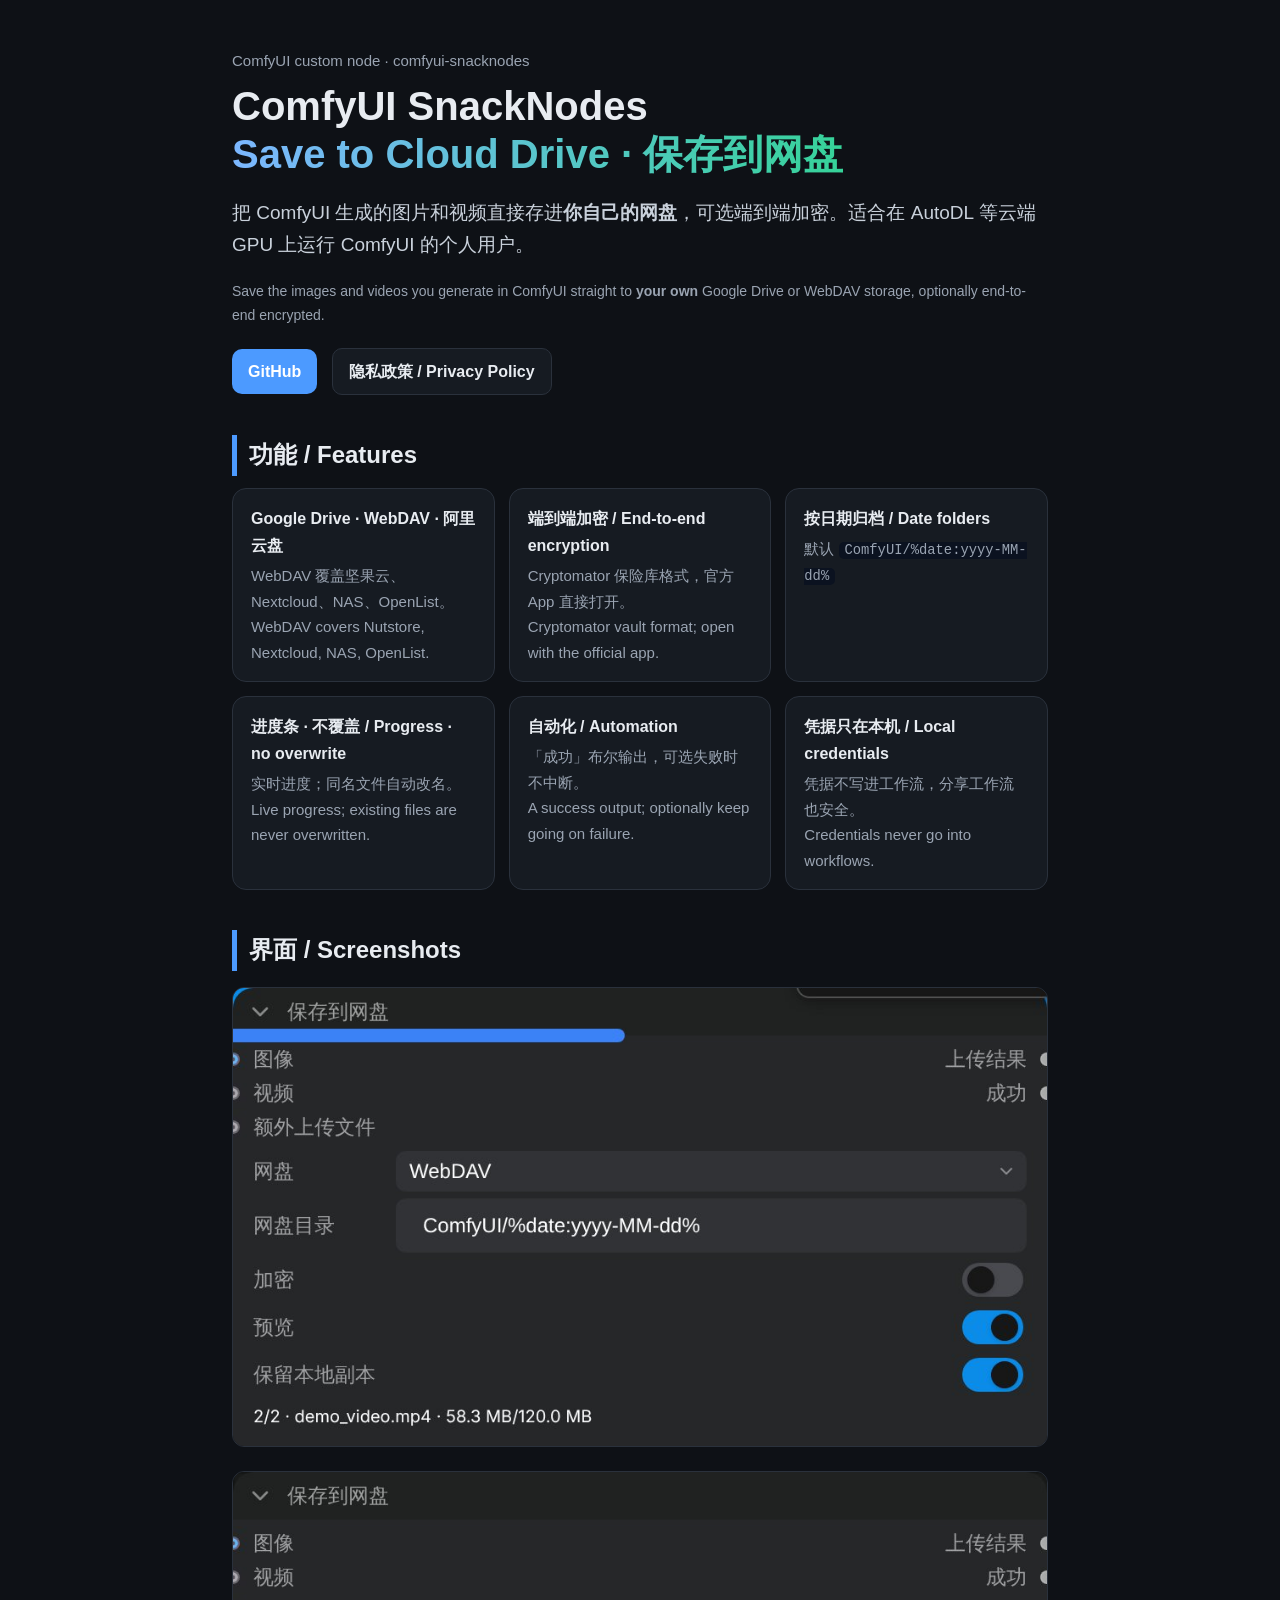
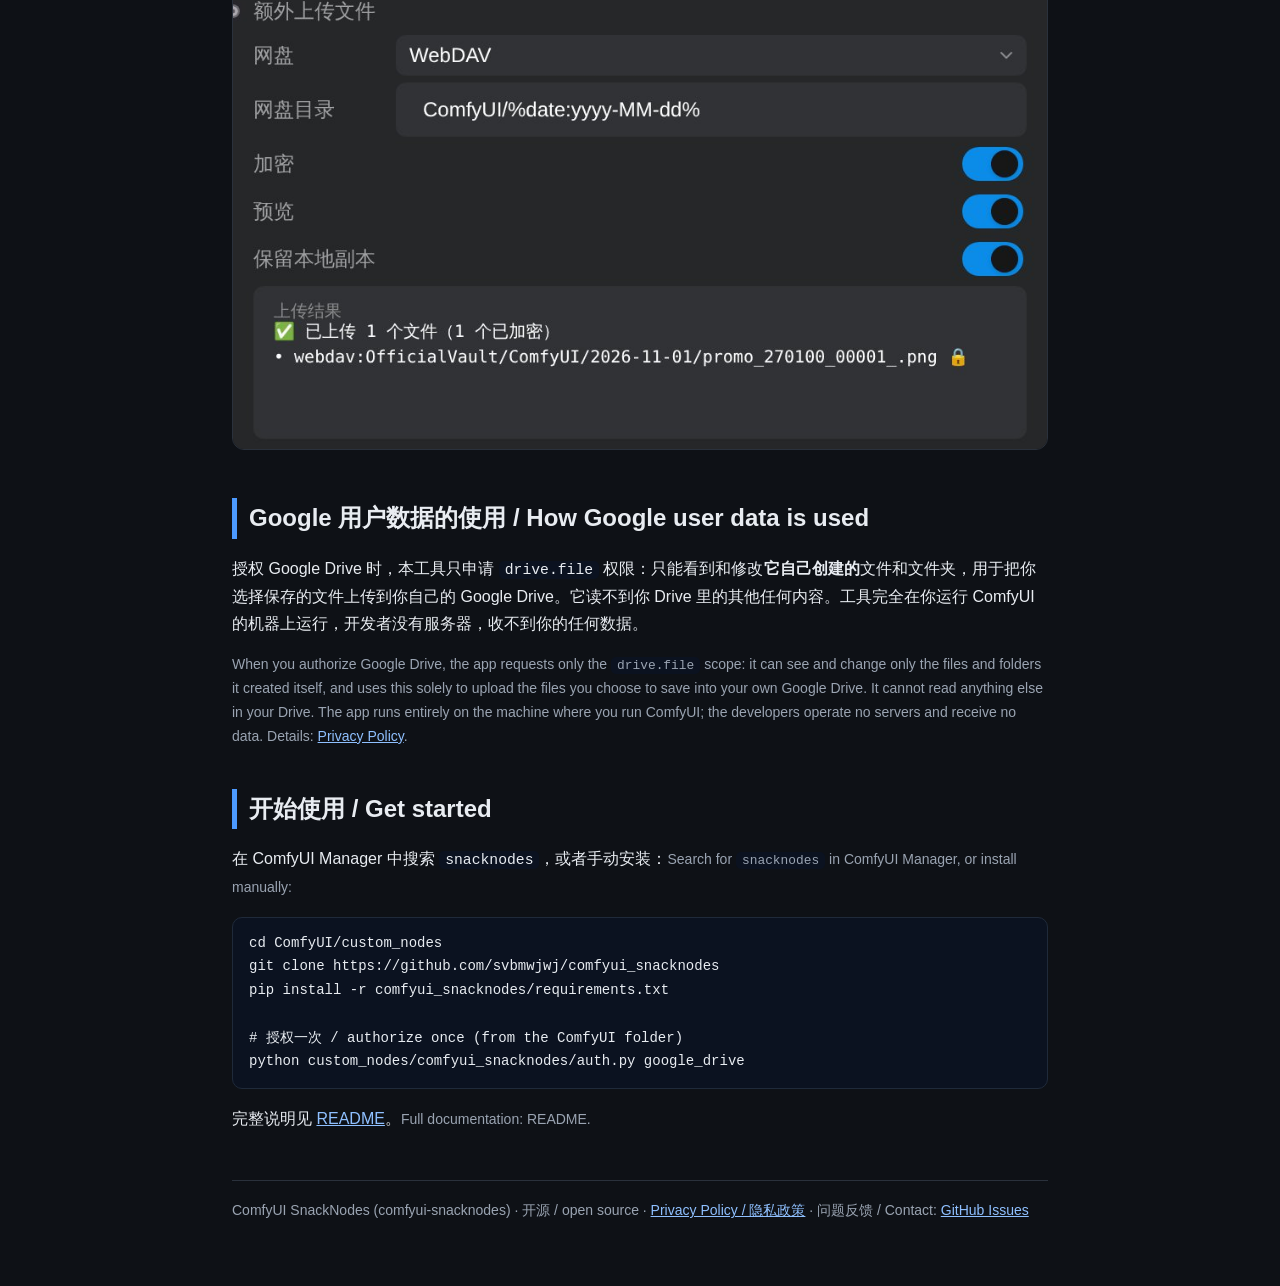
==== docs/index.html @ 44e05dbb "Project homepage and privacy page for GitHub Pages (snacknodes.linksluckytime.com) Google's brand ve" ====
<!DOCTYPE html>
<html lang="zh-CN">
<head>
<meta charset="utf-8">
<meta name="viewport" content="width=device-width, initial-scale=1">
<title>ComfyUI SnackNodes · Save to Cloud Drive / 保存到网盘</title>
<meta name="description" content="ComfyUI SnackNodes (comfyui-snacknodes): a ComfyUI custom node that saves your generated images and videos to your own Google Drive or WebDAV storage, optionally end-to-end encrypted.">
<link rel="stylesheet" href="assets/style.css">
</head>
<body><main>

<header>
  <div class="tag">ComfyUI custom node · comfyui-snacknodes</div>
  <h1>ComfyUI SnackNodes<br><span>Save to Cloud Drive · 保存到网盘</span></h1>
  <p class="lead">把 ComfyUI 生成的图片和视频直接存进<strong>你自己的网盘</strong>，可选端到端加密。适合在 AutoDL 等云端 GPU 上运行 ComfyUI 的个人用户。</p>
  <p class="lead lang">Save the images and videos you generate in ComfyUI straight to <strong>your own</strong> Google Drive or WebDAV storage, optionally end-to-end encrypted.</p>
  <div class="btns">
    <a href="https://github.com/svbmwjwj/comfyui_snacknodes">GitHub</a>
    <a class="alt" href="privacy.html">隐私政策 / Privacy Policy</a>
  </div>
</header>

<h2>功能 / Features</h2>
<div class="grid">
  <div class="card"><b>Google Drive · WebDAV · 阿里云盘</b><p>WebDAV 覆盖坚果云、Nextcloud、NAS、OpenList。<br>WebDAV covers Nutstore, Nextcloud, NAS, OpenList.</p></div>
  <div class="card"><b>端到端加密 / End-to-end encryption</b><p>Cryptomator 保险库格式，官方 App 直接打开。<br>Cryptomator vault format; open with the official app.</p></div>
  <div class="card"><b>按日期归档 / Date folders</b><p>默认 <code>ComfyUI/%date:yyyy-MM-dd%</code></p></div>
  <div class="card"><b>进度条 · 不覆盖 / Progress · no overwrite</b><p>实时进度；同名文件自动改名。<br>Live progress; existing files are never overwritten.</p></div>
  <div class="card"><b>自动化 / Automation</b><p>「成功」布尔输出，可选失败时不中断。<br>A success output; optionally keep going on failure.</p></div>
  <div class="card"><b>凭据只在本机 / Local credentials</b><p>凭据不写进工作流，分享工作流也安全。<br>Credentials never go into workflows.</p></div>
</div>

<h2>界面 / Screenshots</h2>
<p><img class="shot" src="assets/node-progress.jpg" alt="Upload in progress"></p>
<p><img class="shot" src="assets/node-encrypted.jpg" alt="Encrypted upload finished"></p>

<h2>Google 用户数据的使用 / How Google user data is used</h2>
<p>授权 Google Drive 时，本工具只申请 <code>drive.file</code> 权限：只能看到和修改<strong>它自己创建的</strong>文件和文件夹，用于把你选择保存的文件上传到你自己的 Google Drive。它读不到你 Drive 里的其他任何内容。工具完全在你运行 ComfyUI 的机器上运行，开发者没有服务器，收不到你的任何数据。</p>
<p class="lang">When you authorize Google Drive, the app requests only the <code>drive.file</code> scope: it can see and change only the files and folders it created itself, and uses this solely to upload the files you choose to save into your own Google Drive. It cannot read anything else in your Drive. The app runs entirely on the machine where you run ComfyUI; the developers operate no servers and receive no data. Details: <a href="privacy.html">Privacy Policy</a>.</p>

<h2>开始使用 / Get started</h2>
<p>在 ComfyUI Manager 中搜索 <code>snacknodes</code>，或者手动安装：<span class="lang">Search for <code>snacknodes</code> in ComfyUI Manager, or install manually:</span></p>
<pre>cd ComfyUI/custom_nodes
git clone https://github.com/svbmwjwj/comfyui_snacknodes
pip install -r comfyui_snacknodes/requirements.txt

# 授权一次 / authorize once (from the ComfyUI folder)
python custom_nodes/comfyui_snacknodes/auth.py google_drive</pre>
<p>完整说明见 <a href="https://github.com/svbmwjwj/comfyui_snacknodes#readme">README</a>。<span class="lang">Full documentation: README.</span></p>

<footer>
  ComfyUI SnackNodes (comfyui-snacknodes) · 开源 / open source ·
  <a href="privacy.html">Privacy Policy / 隐私政策</a> ·
  问题反馈 / Contact: <a href="https://github.com/svbmwjwj/comfyui_snacknodes/issues">GitHub Issues</a>
</footer>

</main></body>
</html>
---- docs/assets/style.css ----
:root { --bg:#0e1116; --panel:#161b22; --line:#2a313c; --text:#e8ecf1; --muted:#9aa4b2; --accent:#4c9aff; --green:#36d399; }
* { box-sizing: border-box; }
body { margin: 0; background: var(--bg); color: var(--text); line-height: 1.7;
       font-family: -apple-system, BlinkMacSystemFont, "Segoe UI", "PingFang SC", "Noto Sans SC", "Microsoft YaHei", sans-serif; }
main { max-width: 860px; margin: 0 auto; padding: 48px 22px 64px; }
a { color: #8fc0ff; }
header .tag { color: var(--muted); font-size: 15px; }
h1 { font-size: 40px; line-height: 1.2; margin: 8px 0 12px; }
h1 span { background: linear-gradient(90deg,#7cb7ff,#36d399); -webkit-background-clip: text; background-clip: text; color: transparent; }
h2 { font-size: 24px; margin: 40px 0 12px; border-left: 5px solid var(--accent); padding-left: 12px; }
h3 { font-size: 18px; margin: 22px 0 6px; }
.lead { font-size: 19px; color: #c9d1db; }
.grid { display: grid; grid-template-columns: repeat(auto-fit, minmax(240px, 1fr)); gap: 14px; }
.card { background: var(--panel); border: 1px solid var(--line); border-radius: 14px; padding: 16px 18px; }
.card b { display: block; margin-bottom: 4px; }
.card p { margin: 0; color: var(--muted); font-size: 15px; }
img.shot { width: 100%; border-radius: 12px; border: 1px solid var(--line); }
pre, code { font-family: ui-monospace, "JetBrains Mono", Menlo, Consolas, monospace; }
pre { background: #0b1220; border: 1px solid #1f2a3a; border-radius: 10px; padding: 14px 16px; overflow-x: auto; font-size: 14px; }
code { background: #0b1220; padding: 1px 6px; border-radius: 5px; font-size: 0.92em; }
.btns a { display: inline-block; margin: 6px 10px 0 0; padding: 9px 16px; border-radius: 10px; text-decoration: none;
          background: var(--accent); color: #fff; font-weight: 600; }
.btns a.alt { background: var(--panel); border: 1px solid var(--line); color: var(--text); }
footer { margin-top: 48px; padding-top: 18px; border-top: 1px solid var(--line); color: var(--muted); font-size: 14px; }
.lang { color: var(--muted); font-size: 14px; }
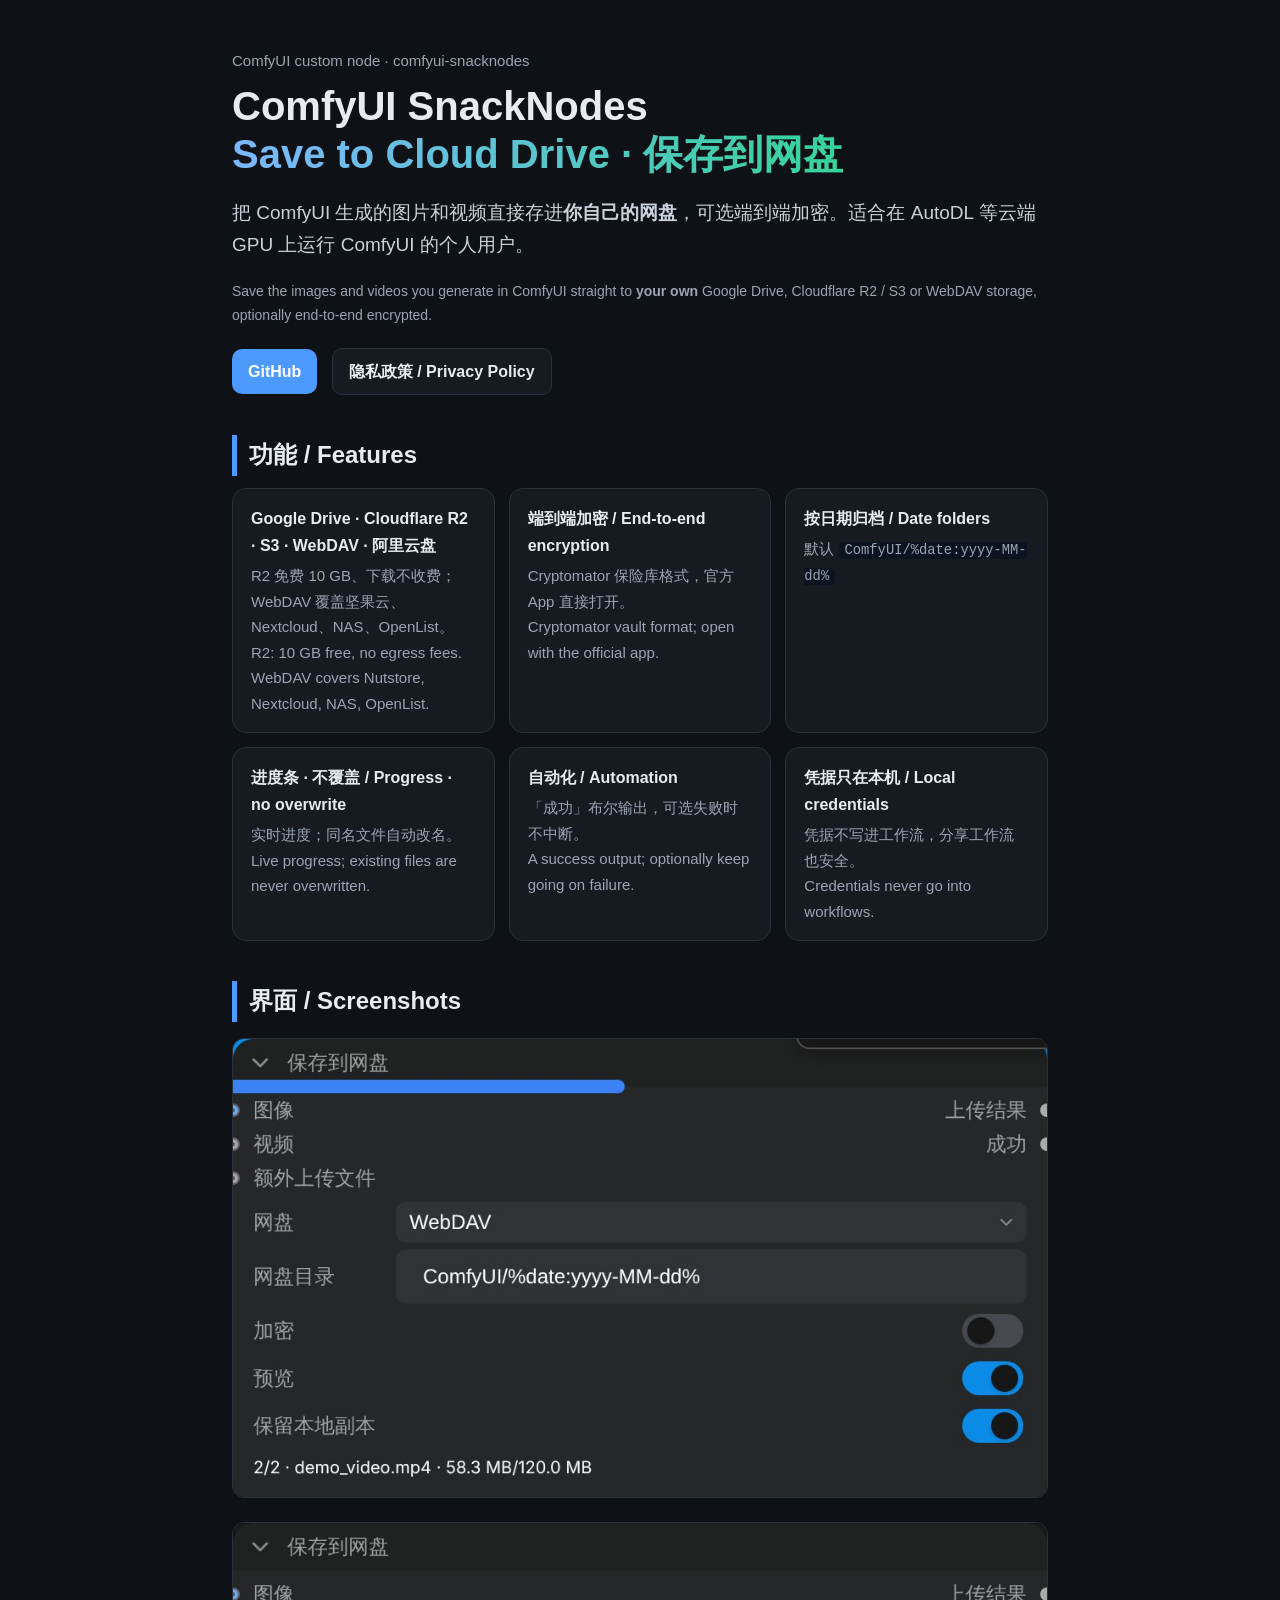
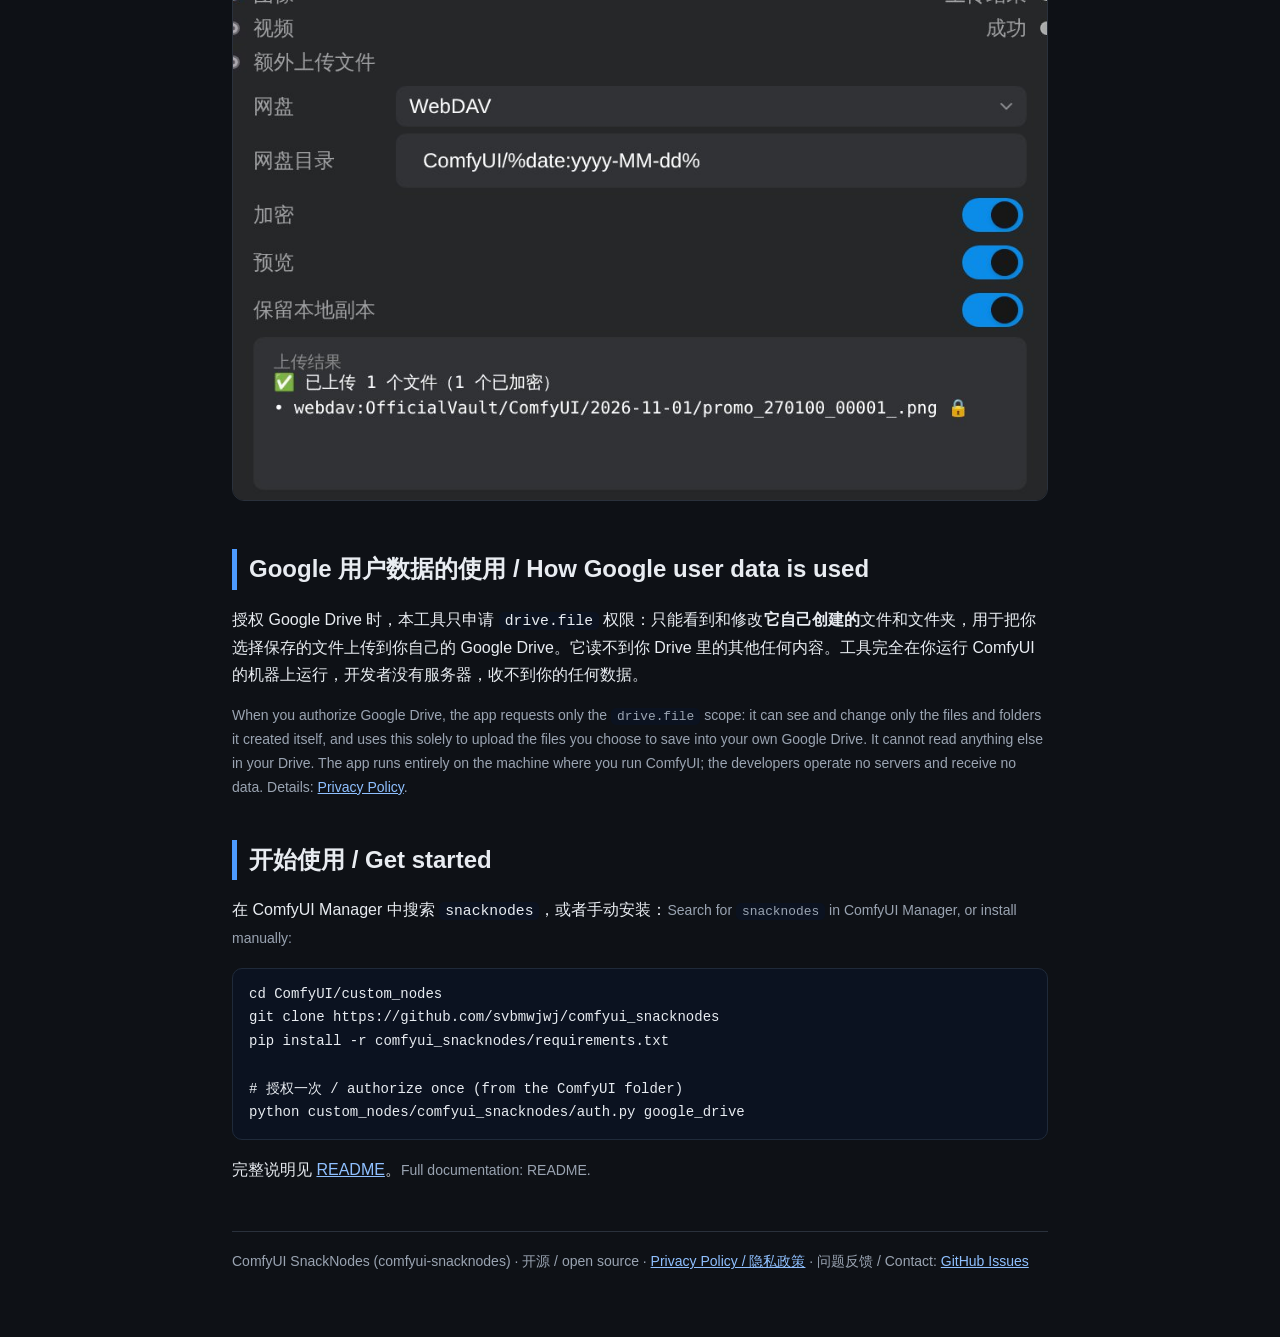
==== commit 52f048ff: "Add Cloudflare R2 (10 GB free tier guard) and S3 support; redo README layout - cloud_drive/s3.py: S3" ====
--- a/docs/index.html
+++ b/docs/index.html
@@ -4,7 +4,7 @@
 <meta charset="utf-8">
 <meta name="viewport" content="width=device-width, initial-scale=1">
 <title>ComfyUI SnackNodes · Save to Cloud Drive / 保存到网盘</title>
-<meta name="description" content="ComfyUI SnackNodes (comfyui-snacknodes): a ComfyUI custom node that saves your generated images and videos to your own Google Drive or WebDAV storage, optionally end-to-end encrypted.">
+<meta name="description" content="ComfyUI SnackNodes (comfyui-snacknodes): a ComfyUI custom node that saves your generated images and videos to your own Google Drive, Cloudflare R2 / S3 or WebDAV storage, optionally end-to-end encrypted.">
 <link rel="stylesheet" href="assets/style.css">
 </head>
 <body><main>
@@ -13,7 +13,7 @@
   <div class="tag">ComfyUI custom node · comfyui-snacknodes</div>
   <h1>ComfyUI SnackNodes<br><span>Save to Cloud Drive · 保存到网盘</span></h1>
   <p class="lead">把 ComfyUI 生成的图片和视频直接存进<strong>你自己的网盘</strong>，可选端到端加密。适合在 AutoDL 等云端 GPU 上运行 ComfyUI 的个人用户。</p>
-  <p class="lead lang">Save the images and videos you generate in ComfyUI straight to <strong>your own</strong> Google Drive or WebDAV storage, optionally end-to-end encrypted.</p>
+  <p class="lead lang">Save the images and videos you generate in ComfyUI straight to <strong>your own</strong> Google Drive, Cloudflare R2 / S3 or WebDAV storage, optionally end-to-end encrypted.</p>
   <div class="btns">
     <a href="https://github.com/svbmwjwj/comfyui_snacknodes">GitHub</a>
     <a class="alt" href="privacy.html">隐私政策 / Privacy Policy</a>
@@ -22,7 +22,7 @@
 
 <h2>功能 / Features</h2>
 <div class="grid">
-  <div class="card"><b>Google Drive · WebDAV · 阿里云盘</b><p>WebDAV 覆盖坚果云、Nextcloud、NAS、OpenList。<br>WebDAV covers Nutstore, Nextcloud, NAS, OpenList.</p></div>
+  <div class="card"><b>Google Drive · Cloudflare R2 · S3 · WebDAV · 阿里云盘</b><p>R2 免费 10 GB、下载不收费；WebDAV 覆盖坚果云、Nextcloud、NAS、OpenList。<br>R2: 10 GB free, no egress fees. WebDAV covers Nutstore, Nextcloud, NAS, OpenList.</p></div>
   <div class="card"><b>端到端加密 / End-to-end encryption</b><p>Cryptomator 保险库格式，官方 App 直接打开。<br>Cryptomator vault format; open with the official app.</p></div>
   <div class="card"><b>按日期归档 / Date folders</b><p>默认 <code>ComfyUI/%date:yyyy-MM-dd%</code></p></div>
   <div class="card"><b>进度条 · 不覆盖 / Progress · no overwrite</b><p>实时进度；同名文件自动改名。<br>Live progress; existing files are never overwritten.</p></div>
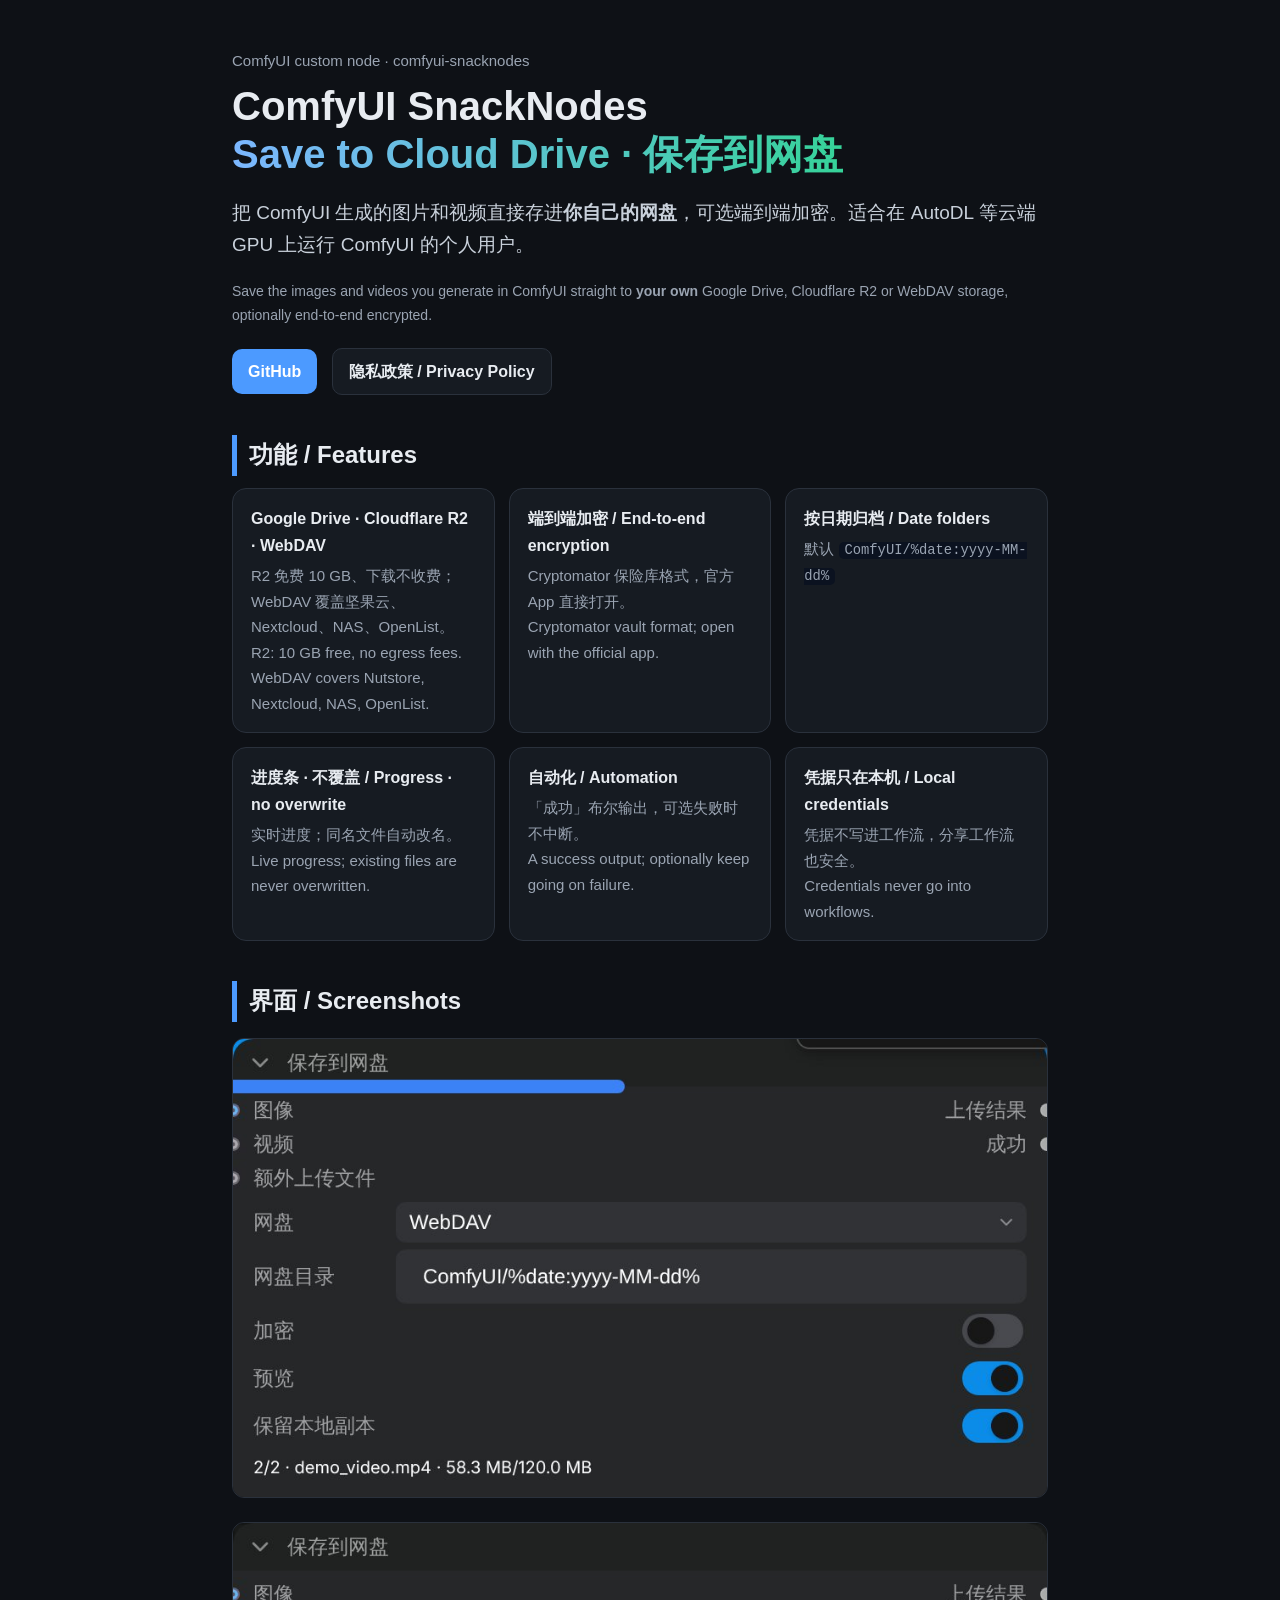
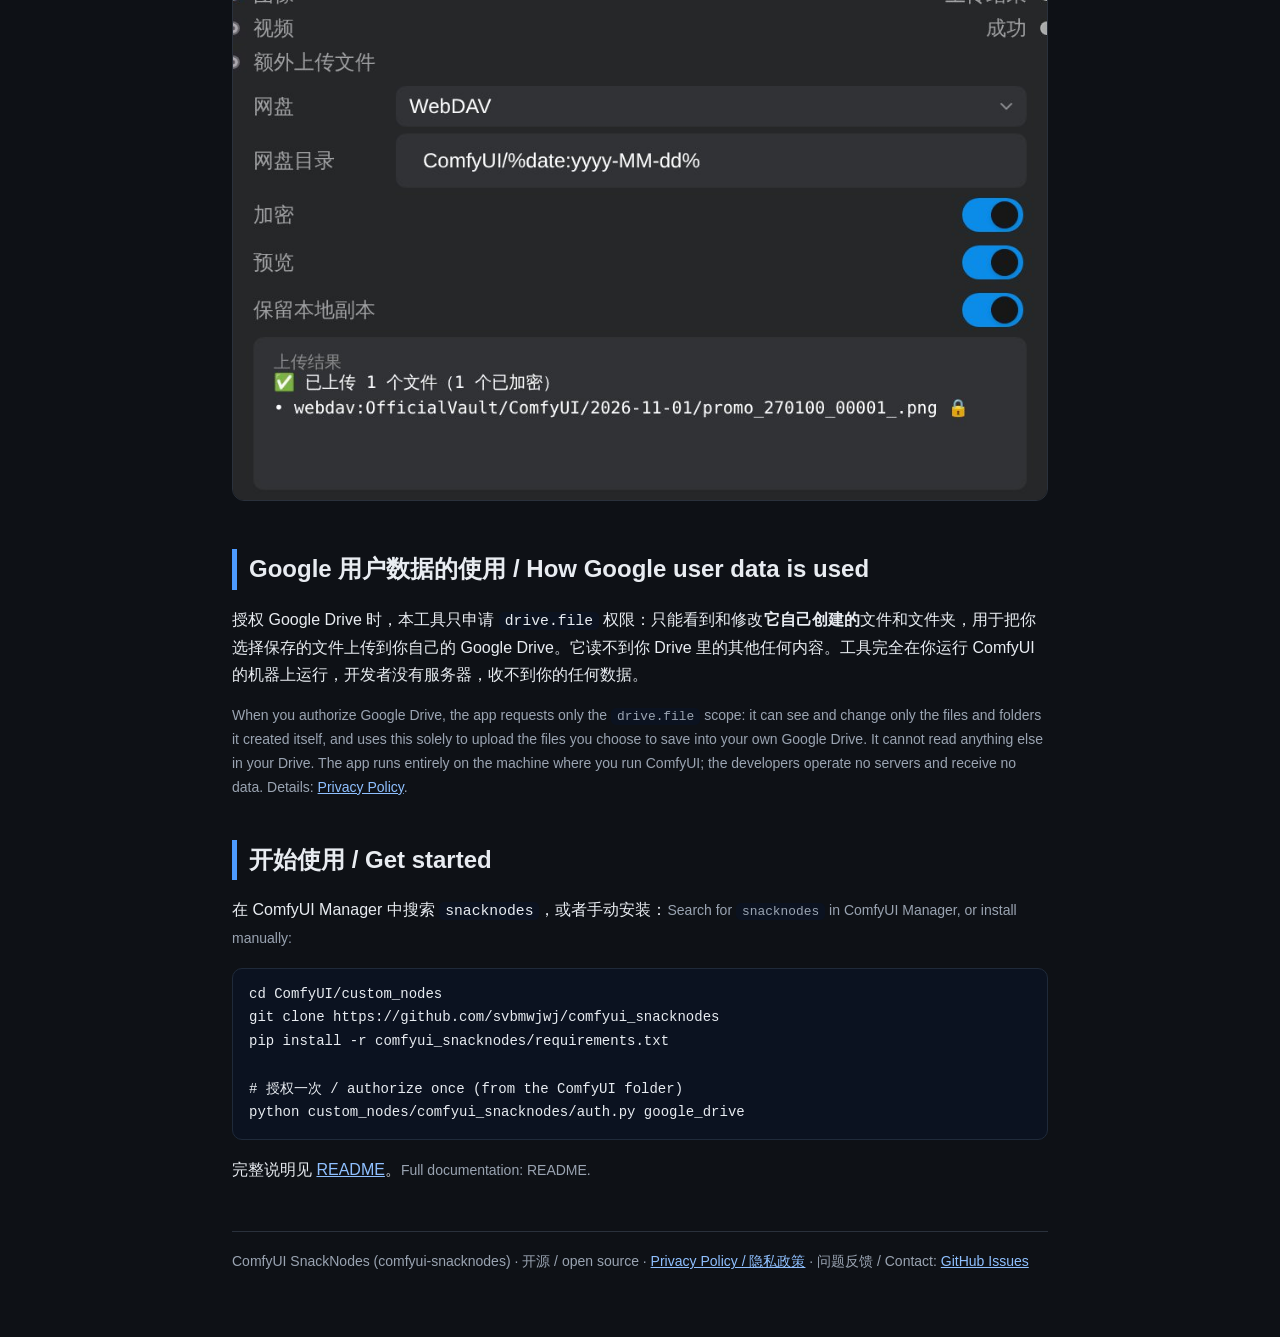
==== commit 95afff21: "Connect drives right on the node; show only tested drives; DisplayName SnackNodes - When the chosen " ====
--- a/docs/index.html
+++ b/docs/index.html
@@ -4,7 +4,7 @@
 <meta charset="utf-8">
 <meta name="viewport" content="width=device-width, initial-scale=1">
 <title>ComfyUI SnackNodes · Save to Cloud Drive / 保存到网盘</title>
-<meta name="description" content="ComfyUI SnackNodes (comfyui-snacknodes): a ComfyUI custom node that saves your generated images and videos to your own Google Drive, Cloudflare R2 / S3 or WebDAV storage, optionally end-to-end encrypted.">
+<meta name="description" content="ComfyUI SnackNodes (comfyui-snacknodes): a ComfyUI custom node that saves your generated images and videos to your own Google Drive, Cloudflare R2 or WebDAV storage, optionally end-to-end encrypted.">
 <link rel="stylesheet" href="assets/style.css">
 </head>
 <body><main>
@@ -13,7 +13,7 @@
   <div class="tag">ComfyUI custom node · comfyui-snacknodes</div>
   <h1>ComfyUI SnackNodes<br><span>Save to Cloud Drive · 保存到网盘</span></h1>
   <p class="lead">把 ComfyUI 生成的图片和视频直接存进<strong>你自己的网盘</strong>，可选端到端加密。适合在 AutoDL 等云端 GPU 上运行 ComfyUI 的个人用户。</p>
-  <p class="lead lang">Save the images and videos you generate in ComfyUI straight to <strong>your own</strong> Google Drive, Cloudflare R2 / S3 or WebDAV storage, optionally end-to-end encrypted.</p>
+  <p class="lead lang">Save the images and videos you generate in ComfyUI straight to <strong>your own</strong> Google Drive, Cloudflare R2 or WebDAV storage, optionally end-to-end encrypted.</p>
   <div class="btns">
     <a href="https://github.com/svbmwjwj/comfyui_snacknodes">GitHub</a>
     <a class="alt" href="privacy.html">隐私政策 / Privacy Policy</a>
@@ -22,7 +22,7 @@
 
 <h2>功能 / Features</h2>
 <div class="grid">
-  <div class="card"><b>Google Drive · Cloudflare R2 · S3 · WebDAV · 阿里云盘</b><p>R2 免费 10 GB、下载不收费；WebDAV 覆盖坚果云、Nextcloud、NAS、OpenList。<br>R2: 10 GB free, no egress fees. WebDAV covers Nutstore, Nextcloud, NAS, OpenList.</p></div>
+  <div class="card"><b>Google Drive · Cloudflare R2 · WebDAV</b><p>R2 免费 10 GB、下载不收费；WebDAV 覆盖坚果云、Nextcloud、NAS、OpenList。<br>R2: 10 GB free, no egress fees. WebDAV covers Nutstore, Nextcloud, NAS, OpenList.</p></div>
   <div class="card"><b>端到端加密 / End-to-end encryption</b><p>Cryptomator 保险库格式，官方 App 直接打开。<br>Cryptomator vault format; open with the official app.</p></div>
   <div class="card"><b>按日期归档 / Date folders</b><p>默认 <code>ComfyUI/%date:yyyy-MM-dd%</code></p></div>
   <div class="card"><b>进度条 · 不覆盖 / Progress · no overwrite</b><p>实时进度；同名文件自动改名。<br>Live progress; existing files are never overwritten.</p></div>
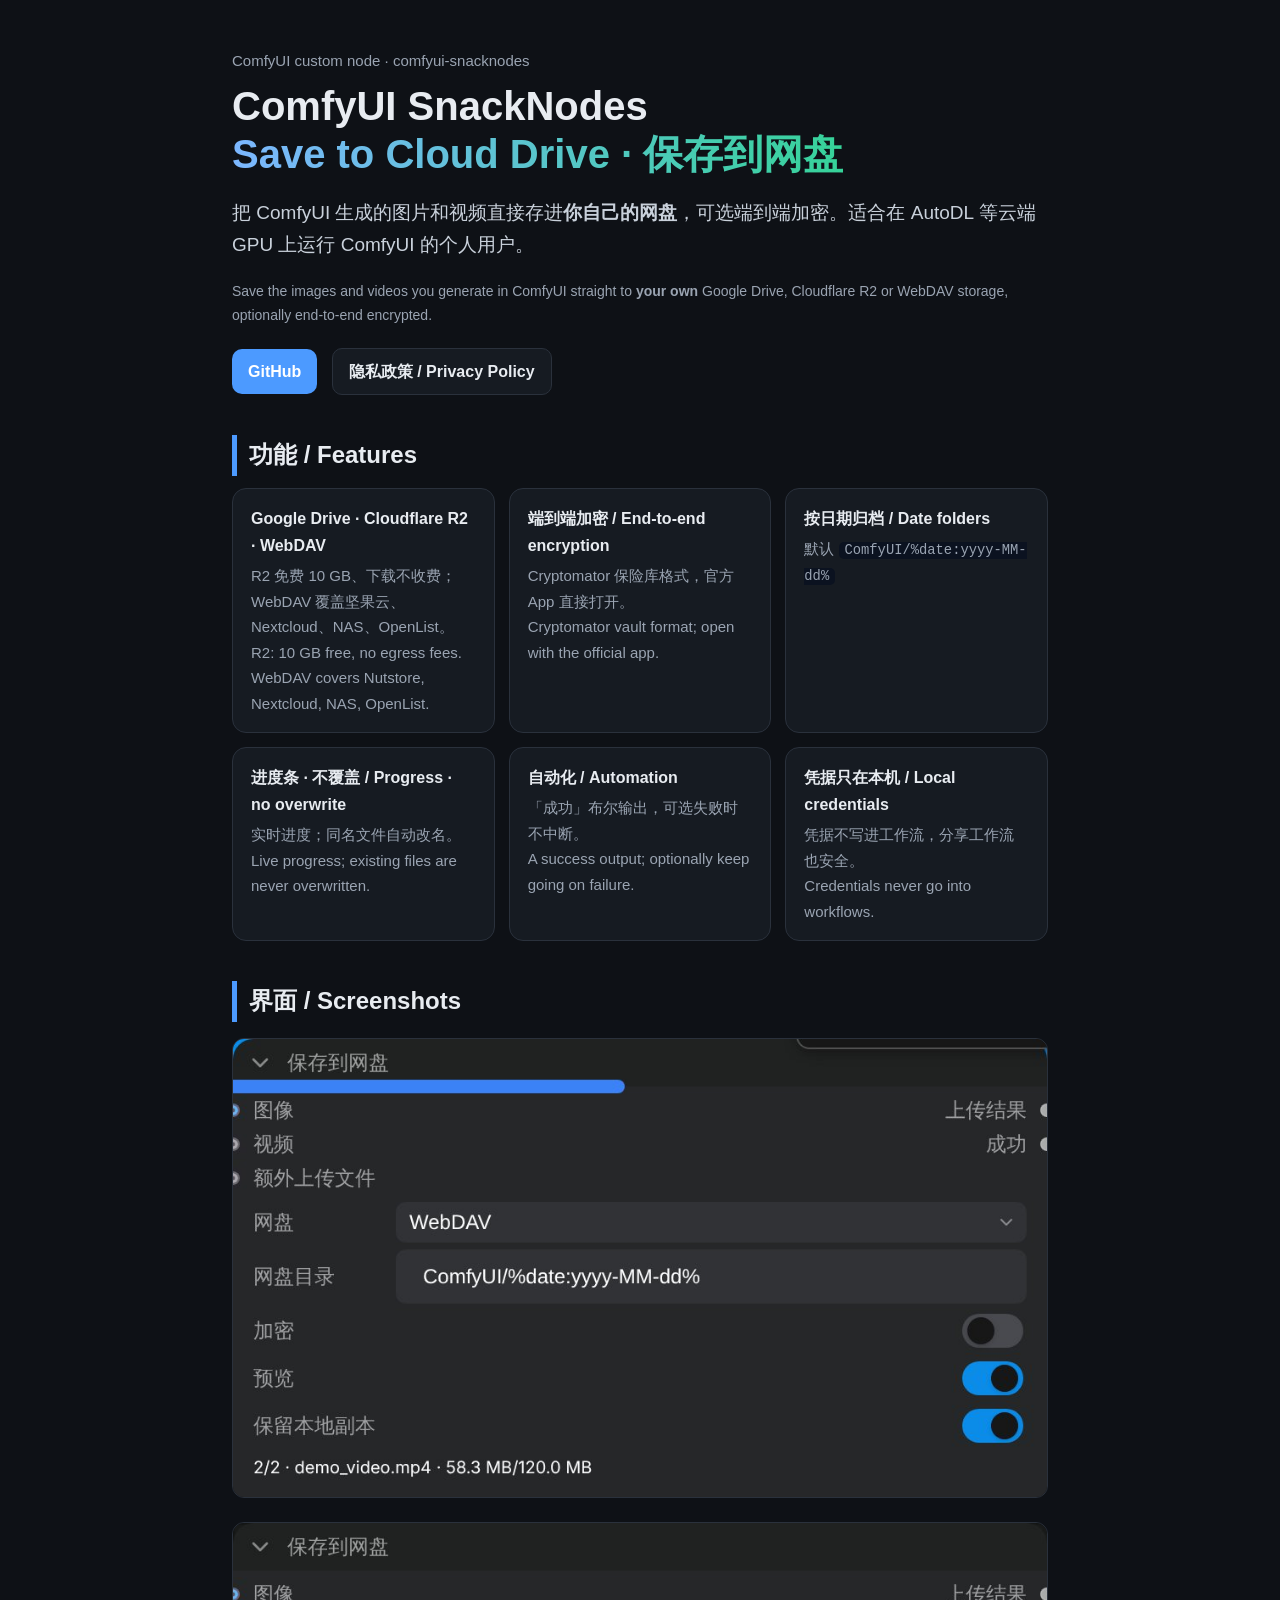
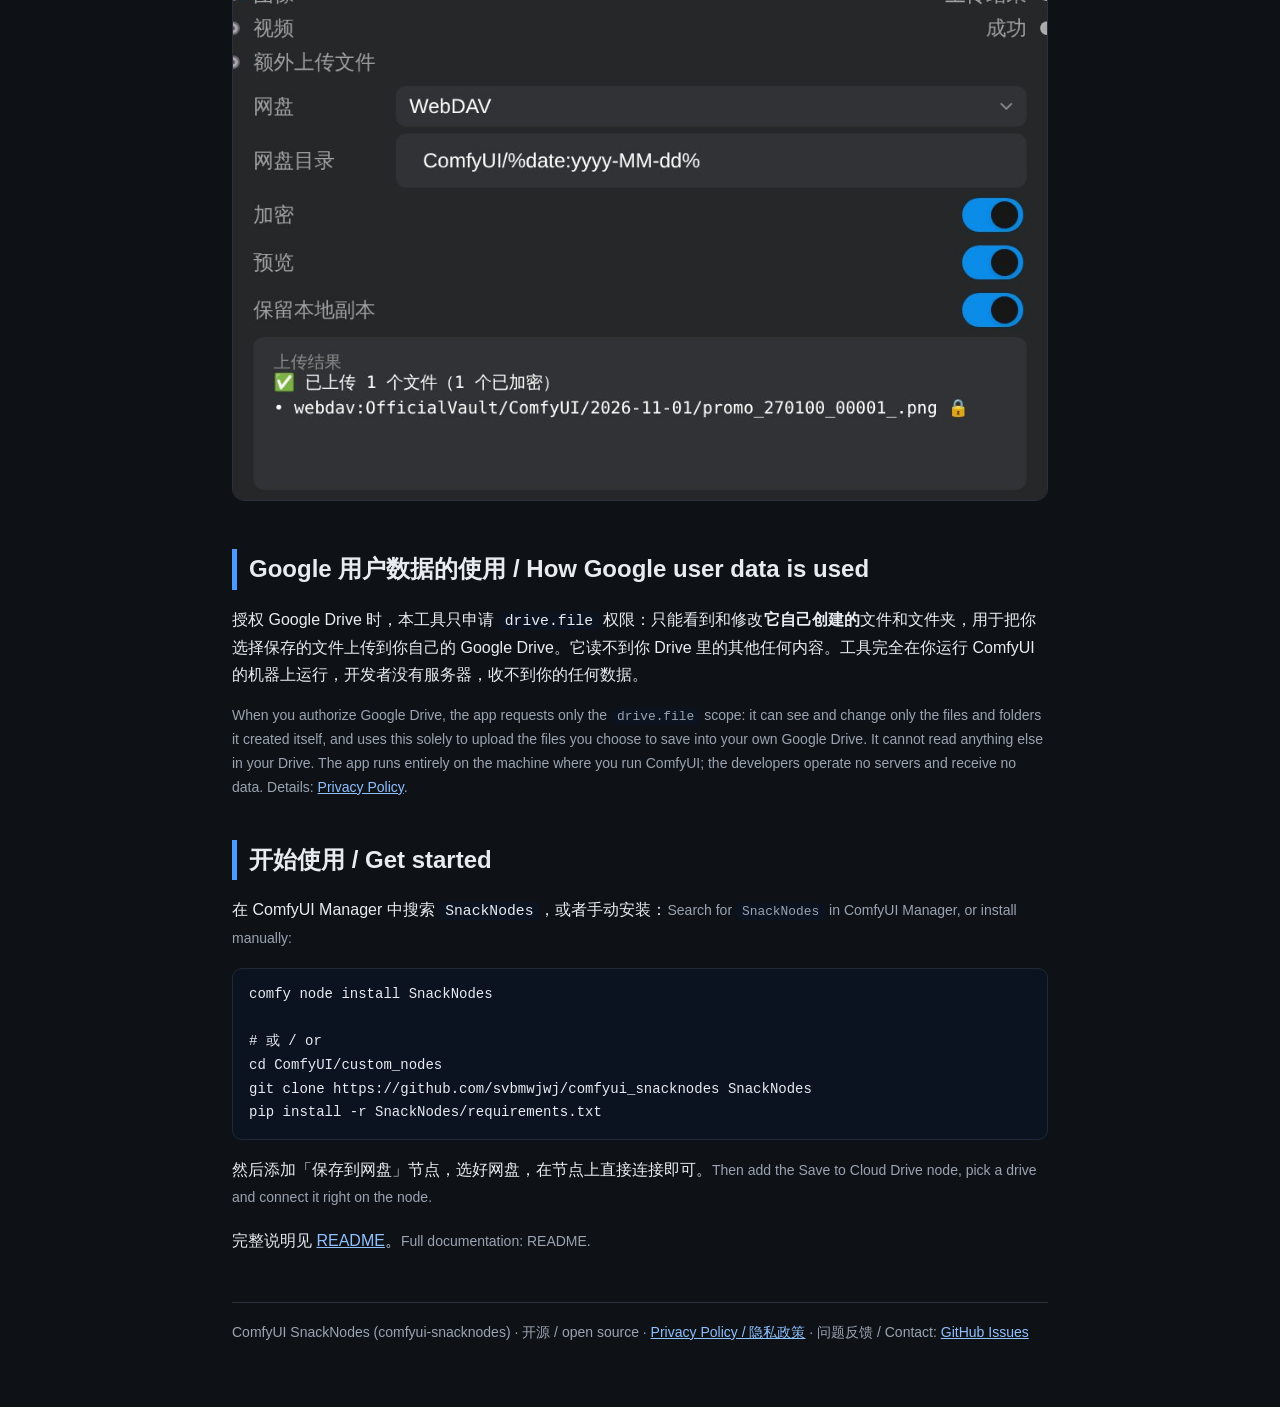
==== commit 9ea4a5a4: "Rename the Registry node ID to SnackNodes; shorten the node description The node source badge shows " ====
--- a/docs/index.html
+++ b/docs/index.html
@@ -39,13 +39,14 @@
 <p class="lang">When you authorize Google Drive, the app requests only the <code>drive.file</code> scope: it can see and change only the files and folders it created itself, and uses this solely to upload the files you choose to save into your own Google Drive. It cannot read anything else in your Drive. The app runs entirely on the machine where you run ComfyUI; the developers operate no servers and receive no data. Details: <a href="privacy.html">Privacy Policy</a>.</p>
 
 <h2>开始使用 / Get started</h2>
-<p>在 ComfyUI Manager 中搜索 <code>snacknodes</code>，或者手动安装：<span class="lang">Search for <code>snacknodes</code> in ComfyUI Manager, or install manually:</span></p>
-<pre>cd ComfyUI/custom_nodes
-git clone https://github.com/svbmwjwj/comfyui_snacknodes
-pip install -r comfyui_snacknodes/requirements.txt
+<p>在 ComfyUI Manager 中搜索 <code>SnackNodes</code>，或者手动安装：<span class="lang">Search for <code>SnackNodes</code> in ComfyUI Manager, or install manually:</span></p>
+<pre>comfy node install SnackNodes
 
-# 授权一次 / authorize once (from the ComfyUI folder)
-python custom_nodes/comfyui_snacknodes/auth.py google_drive</pre>
+# 或 / or
+cd ComfyUI/custom_nodes
+git clone https://github.com/svbmwjwj/comfyui_snacknodes SnackNodes
+pip install -r SnackNodes/requirements.txt</pre>
+<p>然后添加「保存到网盘」节点，选好网盘，在节点上直接连接即可。<span class="lang">Then add the Save to Cloud Drive node, pick a drive and connect it right on the node.</span></p>
 <p>完整说明见 <a href="https://github.com/svbmwjwj/comfyui_snacknodes#readme">README</a>。<span class="lang">Full documentation: README.</span></p>
 
 <footer>
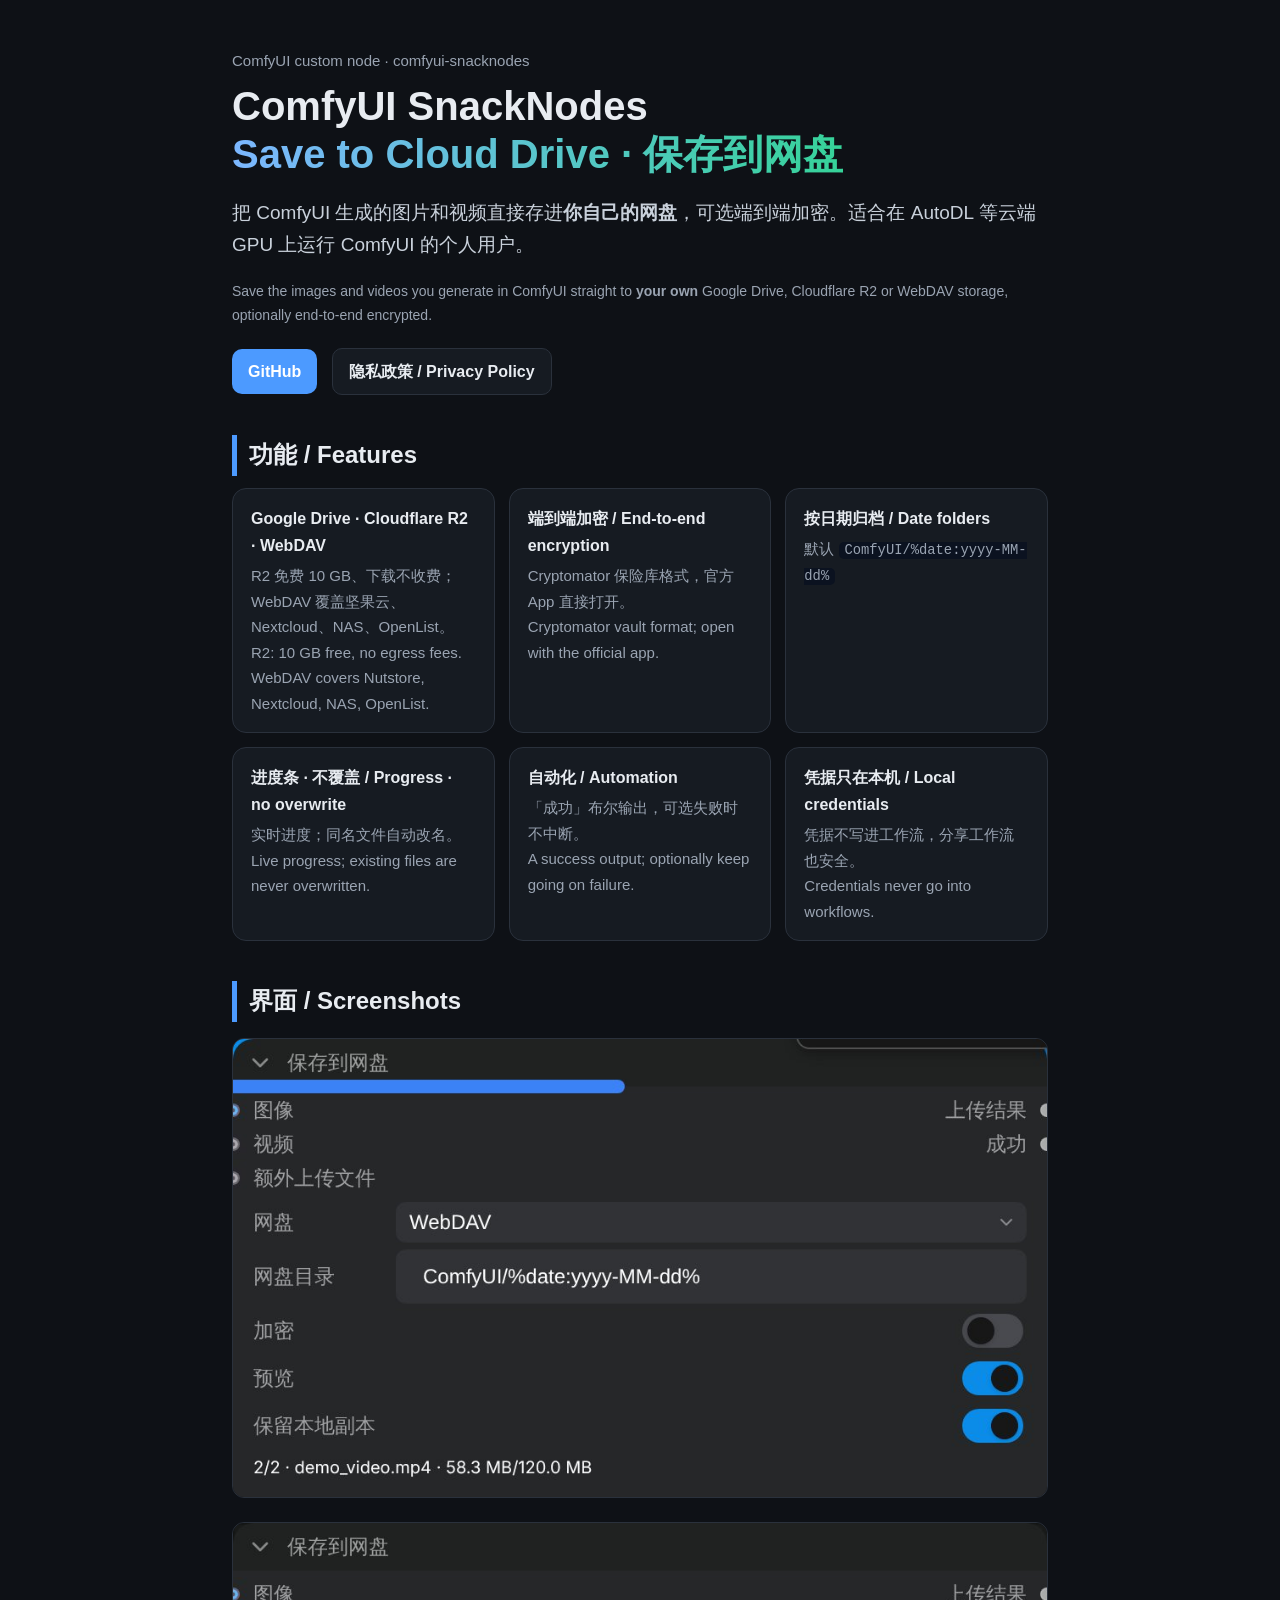
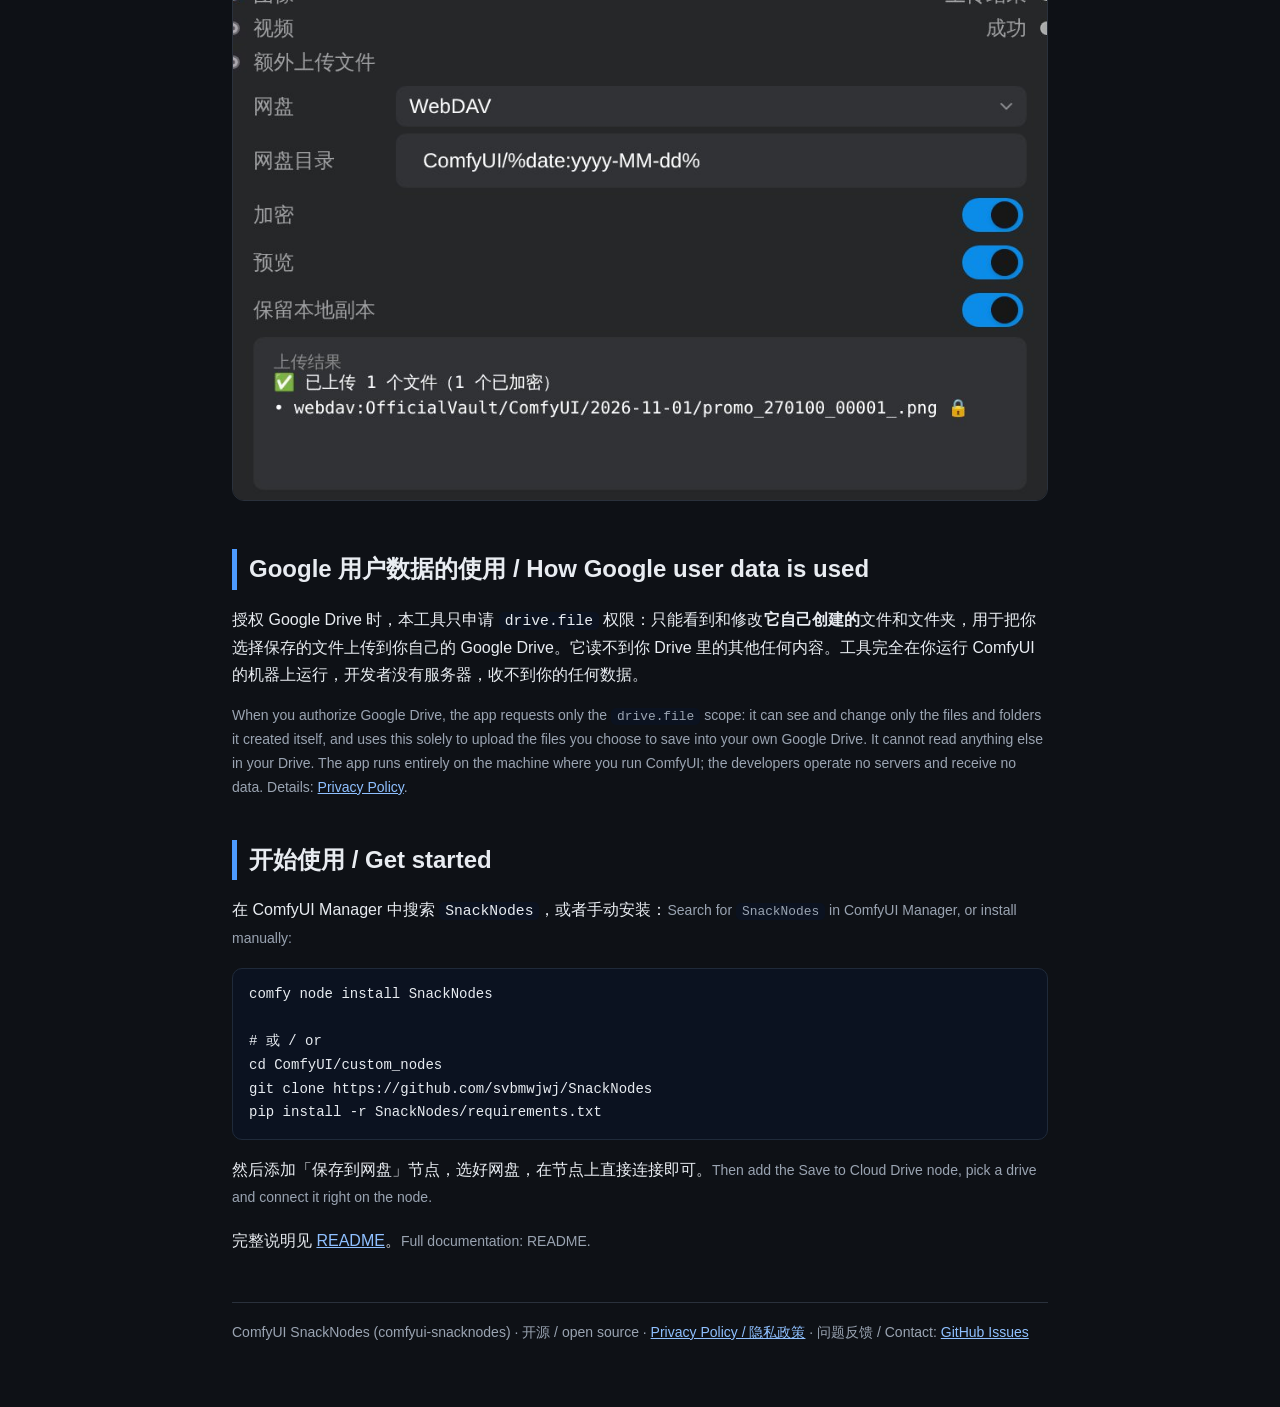
==== commit ab2e95b0: "Point links at the renamed GitHub repository svbmwjwj/SnackNodes Co-Authored-By: Claude Opus 5.5 <no" ====
--- a/docs/index.html
+++ b/docs/index.html
@@ -15,7 +15,7 @@
   <p class="lead">把 ComfyUI 生成的图片和视频直接存进<strong>你自己的网盘</strong>，可选端到端加密。适合在 AutoDL 等云端 GPU 上运行 ComfyUI 的个人用户。</p>
   <p class="lead lang">Save the images and videos you generate in ComfyUI straight to <strong>your own</strong> Google Drive, Cloudflare R2 or WebDAV storage, optionally end-to-end encrypted.</p>
   <div class="btns">
-    <a href="https://github.com/svbmwjwj/comfyui_snacknodes">GitHub</a>
+    <a href="https://github.com/svbmwjwj/SnackNodes">GitHub</a>
     <a class="alt" href="privacy.html">隐私政策 / Privacy Policy</a>
   </div>
 </header>
@@ -44,15 +44,15 @@
 
 # 或 / or
 cd ComfyUI/custom_nodes
-git clone https://github.com/svbmwjwj/comfyui_snacknodes SnackNodes
+git clone https://github.com/svbmwjwj/SnackNodes
 pip install -r SnackNodes/requirements.txt</pre>
 <p>然后添加「保存到网盘」节点，选好网盘，在节点上直接连接即可。<span class="lang">Then add the Save to Cloud Drive node, pick a drive and connect it right on the node.</span></p>
-<p>完整说明见 <a href="https://github.com/svbmwjwj/comfyui_snacknodes#readme">README</a>。<span class="lang">Full documentation: README.</span></p>
+<p>完整说明见 <a href="https://github.com/svbmwjwj/SnackNodes#readme">README</a>。<span class="lang">Full documentation: README.</span></p>
 
 <footer>
   ComfyUI SnackNodes (comfyui-snacknodes) · 开源 / open source ·
   <a href="privacy.html">Privacy Policy / 隐私政策</a> ·
-  问题反馈 / Contact: <a href="https://github.com/svbmwjwj/comfyui_snacknodes/issues">GitHub Issues</a>
+  问题反馈 / Contact: <a href="https://github.com/svbmwjwj/SnackNodes/issues">GitHub Issues</a>
 </footer>
 
 </main></body>
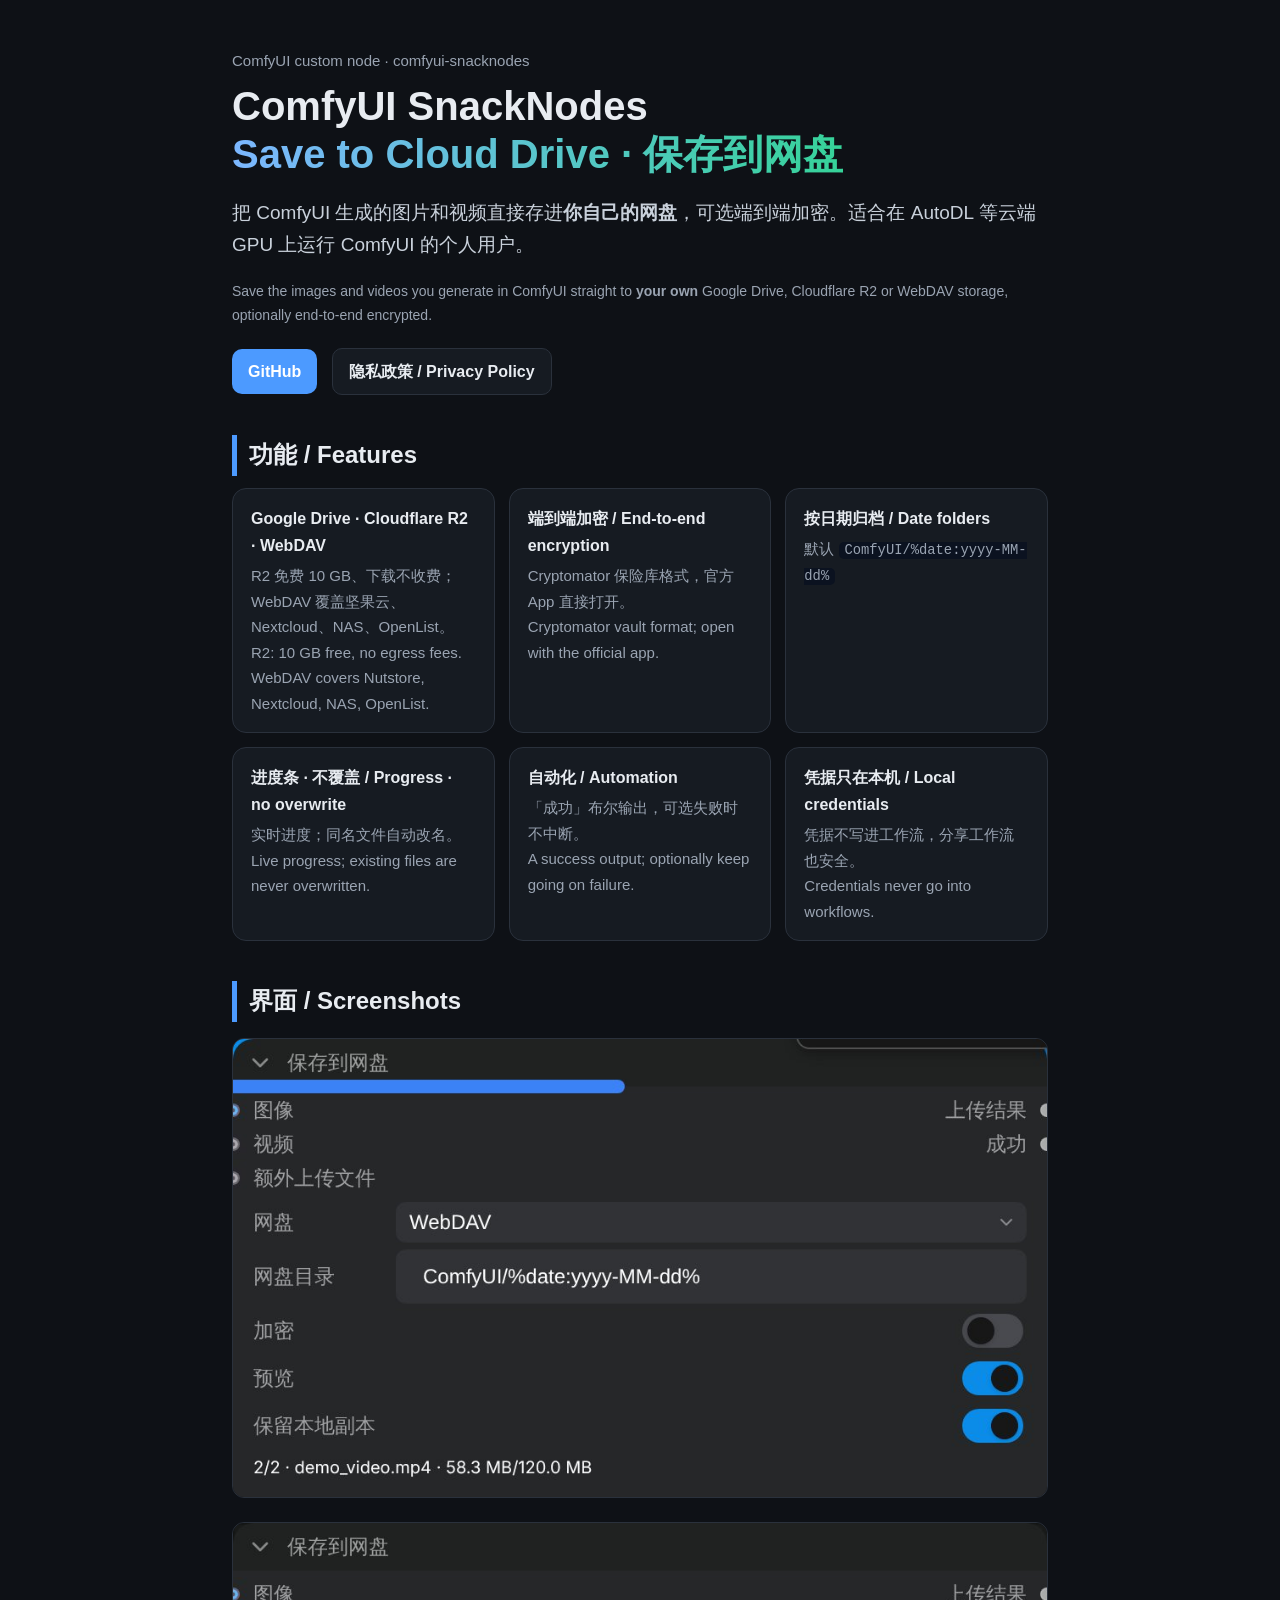
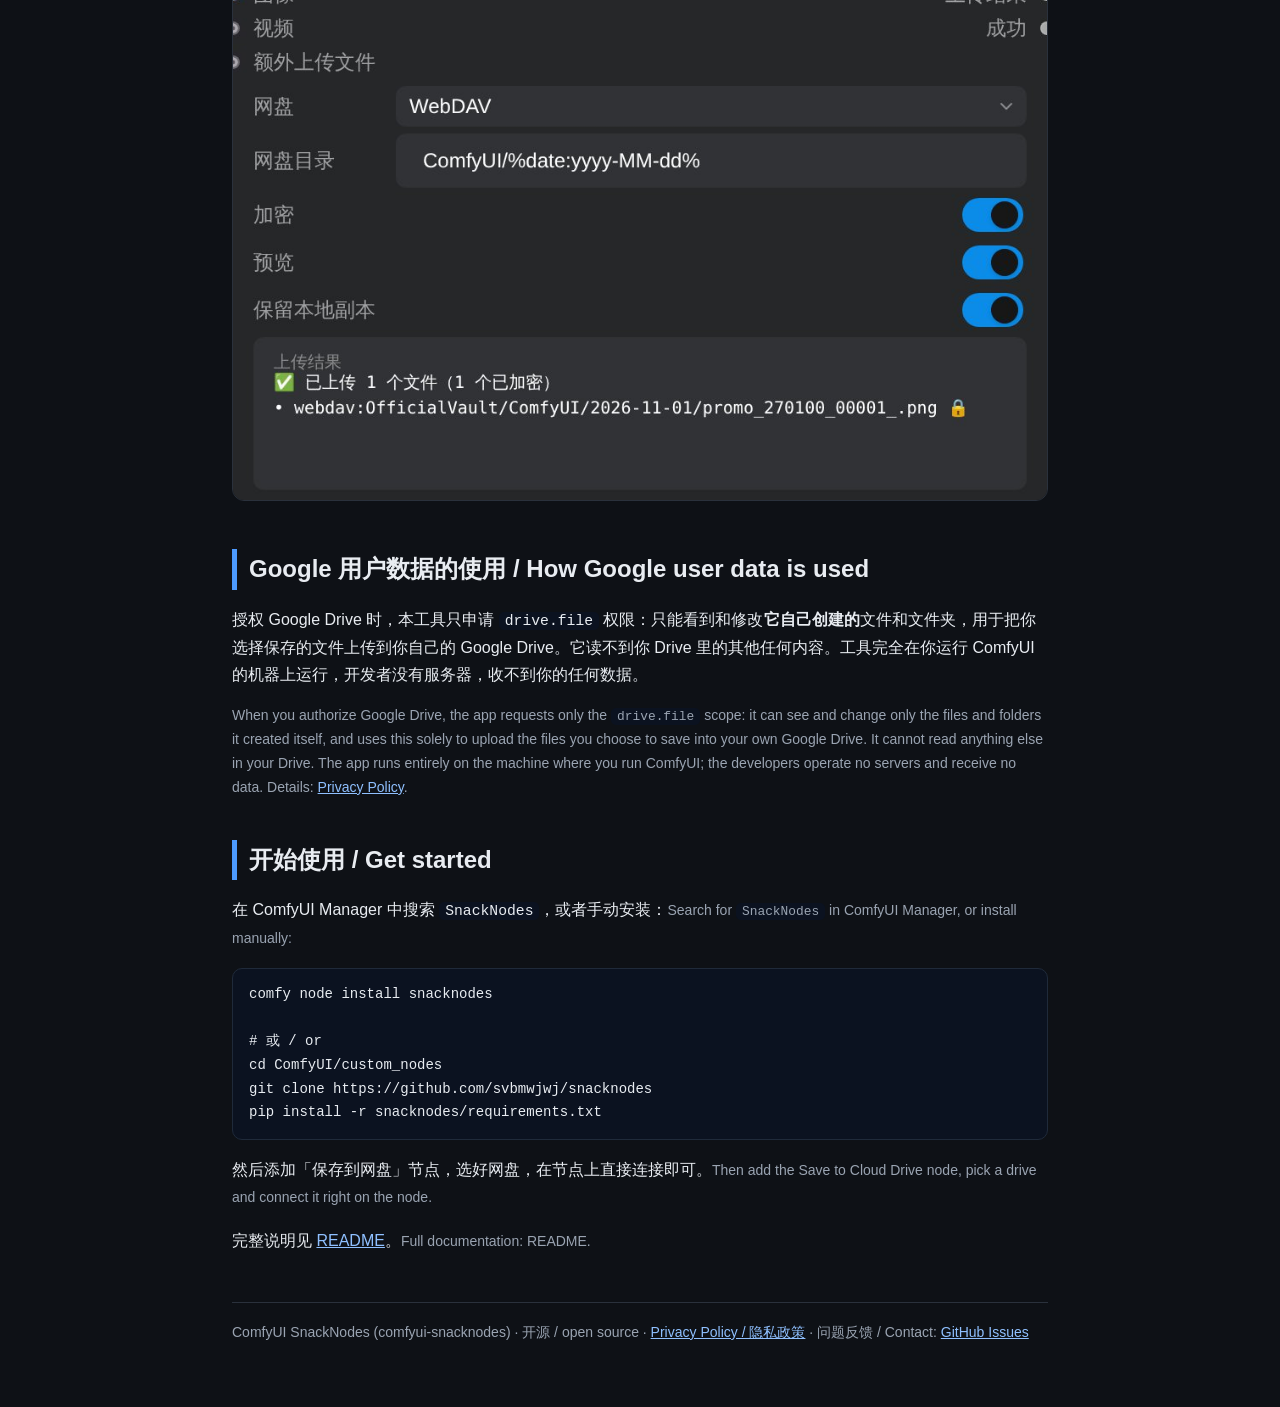
==== commit 2990d2c6: "Registry ID snacknodes; always label the node SnackNodes Use the lowercase ID so every install metho" ====
--- a/docs/index.html
+++ b/docs/index.html
@@ -40,12 +40,12 @@
 
 <h2>开始使用 / Get started</h2>
 <p>在 ComfyUI Manager 中搜索 <code>SnackNodes</code>，或者手动安装：<span class="lang">Search for <code>SnackNodes</code> in ComfyUI Manager, or install manually:</span></p>
-<pre>comfy node install SnackNodes
+<pre>comfy node install snacknodes
 
 # 或 / or
 cd ComfyUI/custom_nodes
-git clone https://github.com/svbmwjwj/SnackNodes
-pip install -r SnackNodes/requirements.txt</pre>
+git clone https://github.com/svbmwjwj/snacknodes
+pip install -r snacknodes/requirements.txt</pre>
 <p>然后添加「保存到网盘」节点，选好网盘，在节点上直接连接即可。<span class="lang">Then add the Save to Cloud Drive node, pick a drive and connect it right on the node.</span></p>
 <p>完整说明见 <a href="https://github.com/svbmwjwj/SnackNodes#readme">README</a>。<span class="lang">Full documentation: README.</span></p>
 
